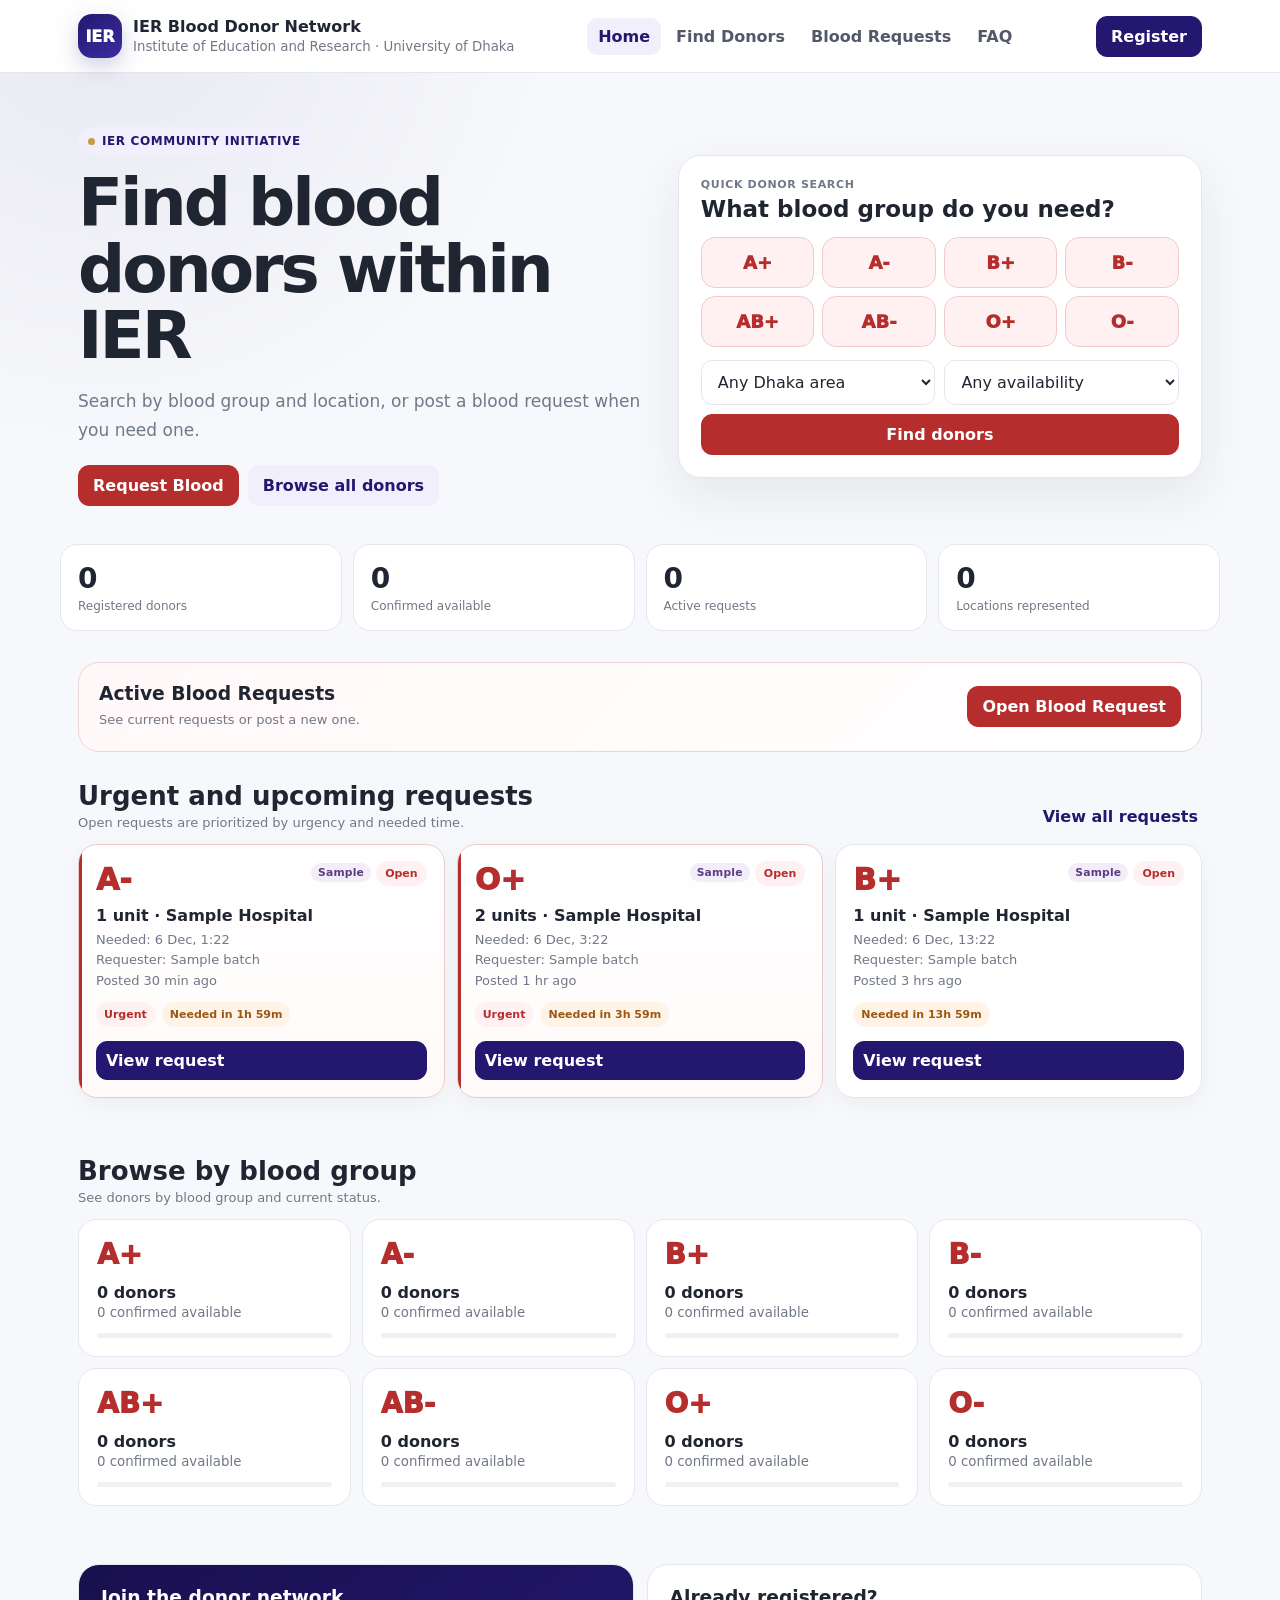
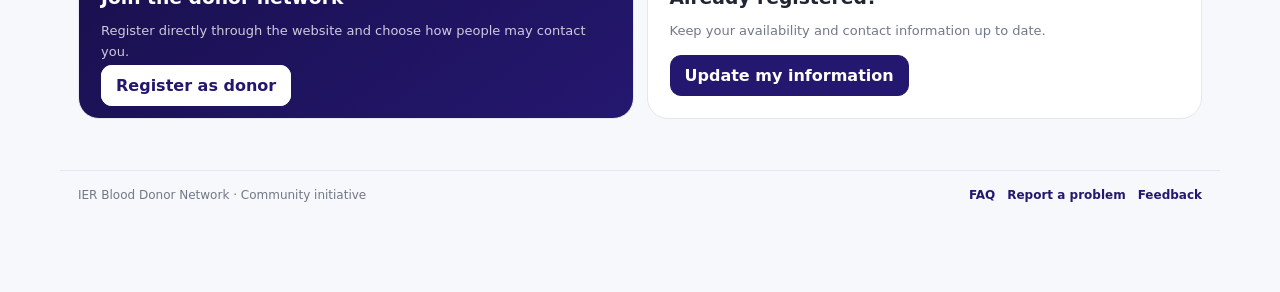
==== index.html @ 4be68ef9 "Unify account sign-in and registration" ====
<!doctype html><html lang="en"><head>
<meta charset="utf-8">
<meta name="viewport" content="width=device-width,initial-scale=1">
<link rel="stylesheet" href="css/style.css">
<title>IER Blood Donor Network</title></head><body>

<header class="site-header">
  <div class="wrap nav">
    <a class="brand" href="index.html"><div class="logo">IER</div><div class="brand-copy"><b>IER Blood Donor Network</b><small>Institute of Education and Research · University of Dhaka</small></div></a>
    <div class="nav-links">
      <a class="active" href="index.html">Home</a>
      <a class="" href="donors.html">Find Donors</a>
      <a class="" href="requests.html">Blood Requests</a>
      <a class="" href="faq.html">FAQ</a>
    </div>
    <div class="nav-actions">
      <button class="btn account-button" type="button" onclick="IER.openAccountPanel()">Account</button>
      <a class="btn primary register-nav" href="register.html">Register</a>
    </div>
  </div>
</header>

<main>
  <div class="hero"><div class="wrap hero-grid">
    <div class="reveal">
      <span class="eyebrow">IER community initiative</span>
      <h1>Find blood donors within IER</h1>
      <p>Search by blood group and location, or post a blood request when you need one.</p>
      <div class="hero-actions"><a class="btn red" href="requests.html#open">Request Blood</a><a class="btn soft" href="donors.html">Browse all donors</a></div>
    </div>
    <div class="hero-panel reveal">
      <div class="small-label">Quick donor search</div><h2>What blood group do you need?</h2>
      <div class="blood-selector" id="homeBlood"></div>
      <div class="fields">
        <select class="field" id="homeArea"></select>
        <select class="field" id="homeAvail"><option value="">Any availability</option><option>Available</option><option>Emergency only</option></select>
        <button class="btn red wide" id="homeSearch">Find donors</button>
      </div>
    </div>
  </div></div>

  <div class="wrap stats reveal">
    <div class="stat"><strong id="hTotal">0</strong><span>Registered donors</span></div>
    <div class="stat"><strong id="hAvailable">0</strong><span>Confirmed available</span></div>
    <div class="stat"><strong id="hRequests">0</strong><span>Active requests</span></div>
    <div class="stat"><strong id="hAreas">0</strong><span>Locations represented</span></div>
  </div>

  <section><div class="wrap reveal">
    <div class="request-callout"><div><h3>Active Blood Requests</h3><p>See current requests or post a new one.</p></div><a class="btn red" href="requests.html#open">Open Blood Request</a></div>
  </div></section>

  <section style="padding-top:0"><div class="wrap reveal">
    <div class="section-head"><div><h2>Urgent and upcoming requests</h2><p>Open requests are prioritized by urgency and needed time.</p></div><a class="link-btn" href="requests.html">View all requests</a></div>
    <div class="request-grid" id="homeRequests"></div>
  </div></section>

  <section><div class="wrap reveal">
    <div class="section-head"><div><h2>Browse by blood group</h2><p>See donors by blood group and current status.</p></div></div>
    <div class="groups" id="homeGroups"></div>
  </div></section>

  <section><div class="wrap cta-grid reveal">
    <div class="cta dark"><h3>Join the donor network</h3><p>Register directly through the website and choose how people may contact you.</p><a class="btn" href="register.html">Register as donor</a></div>
    <div class="cta"><h3>Already registered?</h3><p>Keep your availability and contact information up to date.</p><button class="btn primary" onclick="IER.openLogin()">Update my information</button></div>
  </div></section>
</main>

<footer>
  <div class="wrap footer-row">
    <span>IER Blood Donor Network · Community initiative</span>
    <div class="support-links">
      <a href="faq.html">FAQ</a>
      <a href="#" onclick="IER.reportProblem();return false;">Report a problem</a>
      <a href="#" onclick="IER.sendFeedback();return false;">Feedback</a>
    </div>
  </div>
</footer>
<div class="mobile-dock" aria-label="Mobile navigation"><nav class="dock-grid" aria-label="Main navigation">
  <a href="index.html" aria-current="page"><svg viewBox="0 0 24 24" aria-hidden="true"><path d="m3 10 9-7 9 7v10h-6v-6H9v6H3z"/></svg><span>Home</span></a>
  <a href="donors.html"><svg viewBox="0 0 24 24" aria-hidden="true"><path d="M12 3s-7 8-7 12a7 7 0 0 0 14 0c0-4-7-12-7-12Z"/></svg><span>Donors</span></a>
  <a class="dock-request" href="requests.html#open"><svg viewBox="0 0 24 24" aria-hidden="true"><path d="M12 5v14M5 12h14"/></svg><span>Request blood</span></a>
  <a href="requests.html"><svg viewBox="0 0 24 24" aria-hidden="true"><rect x="5" y="3" width="14" height="18" rx="2"/><path d="M8 9h8M8 13h8M8 17h5"/></svg><span>Requests</span></a>
  <button type="button" class="dock-account" onclick="IER.openAccountPanel()"><svg viewBox="0 0 24 24" aria-hidden="true"><circle cx="12" cy="8" r="4"/><path d="M4 21c0-5 3.5-8 8-8s8 3 8 8"/></svg><span>Account</span></button>
</nav></div>
<div class="toast" id="globalToast"></div>

<script src="js/config.js"></script><script src="js/common.js"></script><script src="js/home.js"></script>
</body></html>
---- css/style.css ----
:root{
  --du:#24176f;--du2:#3b2da1;--du-soft:#f1effb;--ink:#202532;--muted:#717887;
  --line:#e5e7ee;--bg:#f7f8fb;--card:#fff;--red:#b62d2d;--red-dark:#8f2222;
  --red-soft:#fff1f1;--green:#17794a;--green-soft:#eaf7ef;--amber:#956200;
  --amber-soft:#fff6d8;--gray:#737985;--gray-soft:#f1f2f5;
  --shadow:0 18px 48px rgba(28,34,48,.08);--shadow-sm:0 8px 24px rgba(28,34,48,.06);
}
*{box-sizing:border-box}
html{scroll-behavior:smooth}
body{
  margin:0;font-family:Inter,ui-sans-serif,system-ui,-apple-system,"Segoe UI",sans-serif;
  color:var(--ink);background:
  radial-gradient(circle at 8% 0,rgba(36,23,111,.07),transparent 28rem),var(--bg);
}
button,input,select,textarea{font:inherit}
button{cursor:pointer}
a{text-decoration:none;color:inherit}
.wrap{max-width:1160px;margin:auto;padding:0 18px}
.hidden{display:none!important}

.site-header{
  position:sticky;top:0;z-index:50;background:rgba(255,255,255,.94);
  backdrop-filter:blur(13px);border-bottom:1px solid var(--line)
}
.nav{min-height:72px;display:flex;align-items:center;justify-content:space-between;gap:18px}
.brand{display:flex;align-items:center;gap:11px;min-width:0}
.logo{
  width:44px;height:44px;border-radius:14px;background:linear-gradient(145deg,var(--du),var(--du2));
  color:#fff;display:grid;place-items:center;font-weight:950;box-shadow:0 8px 20px rgba(36,23,111,.2)
}
.brand-copy b{display:block}.brand-copy small{color:var(--muted)}
.nav-links{display:flex;align-items:center;gap:4px}
.nav-links a,.nav-links button{
  border:0;background:transparent;padding:9px 11px;border-radius:10px;color:#515868;font-weight:800
}
.nav-links a:hover,.nav-links a.active,.nav-links button:hover{background:var(--du-soft);color:var(--du)}
.nav-actions{display:flex;align-items:center;gap:8px}
.btn{
  border:1px solid var(--line);background:#fff;border-radius:11px;padding:10px 14px;
  font-weight:850;transition:transform .16s ease,box-shadow .16s ease,background .16s ease
}
.btn:hover{transform:translateY(-1px);box-shadow:var(--shadow-sm)}
.btn:active{transform:scale(.98)}
.btn.primary{background:var(--du);border-color:var(--du);color:#fff}
.btn.red{background:var(--red);border-color:var(--red);color:#fff}
.btn.soft{background:var(--du-soft);border-color:transparent;color:var(--du)}
.btn.ghost{background:transparent}
.btn.full{width:100%}
.link-btn{border:0;background:transparent;color:var(--du);font-weight:900;padding:4px}

.hero{padding:54px 0 26px}
.hero-grid{display:grid;grid-template-columns:1.04fr .96fr;gap:32px;align-items:center}
.eyebrow{
  display:inline-flex;align-items:center;gap:7px;background:var(--du-soft);color:var(--du);
  padding:7px 10px;border-radius:999px;font-size:12px;font-weight:900;text-transform:uppercase;letter-spacing:.05em
}
.eyebrow:before{content:"";width:7px;height:7px;border-radius:50%;background:#c79a43}
.hero h1{font-size:clamp(40px,5.4vw,66px);line-height:1.01;letter-spacing:-.045em;margin:15px 0}
.hero p,.page-intro p{font-size:17px;color:var(--muted);line-height:1.7;max-width:680px}
.hero-actions{display:flex;gap:9px;flex-wrap:wrap;margin-top:20px}
.hero-panel,.panel,.directory,.request-board{
  background:#fff;border:1px solid var(--line);border-radius:23px;box-shadow:var(--shadow)
}
.hero-panel{padding:22px}
.hero-panel h2{margin:5px 0 15px;font-size:23px}
.small-label{font-size:11px;color:var(--muted);font-weight:900;text-transform:uppercase;letter-spacing:.06em}

.blood-selector{display:grid;grid-template-columns:repeat(4,1fr);gap:8px}
.blood-btn{
  border:1px solid #efcccc;background:var(--red-soft);color:var(--red);border-radius:14px;
  padding:14px 6px;font-size:18px;font-weight:950;transition:.16s
}
.blood-btn:hover,.blood-btn.active{background:var(--red);border-color:var(--red);color:#fff;transform:translateY(-1px)}
.blood-btn.pop{animation:pop .2s ease}

.fields{display:grid;grid-template-columns:1fr 1fr;gap:9px;margin-top:13px}
.filters{display:grid;grid-template-columns:1.25fr .75fr .9fr .9fr;gap:9px}
.filters.secondary{grid-template-columns:1fr 1fr 1fr 1fr;margin-top:9px}
.field{
  width:100%;border:1px solid var(--line);border-radius:11px;background:#fff;padding:11px 12px;
  color:var(--ink);outline:none
}
.field:focus{border-color:#8d85c6;box-shadow:0 0 0 3px rgba(36,23,111,.08)}
textarea.field{min-height:92px;resize:vertical}
.fields .wide{grid-column:1/-1}

.stats{display:grid;grid-template-columns:repeat(4,1fr);gap:11px;padding:12px 0 2px}
.stat{background:#fff;border:1px solid var(--line);border-radius:17px;padding:17px}
.stat strong{font-size:28px}.stat span{display:block;color:var(--muted);font-size:12px;margin-top:4px}

section{padding:29px 0}
.section-head{display:flex;justify-content:space-between;align-items:end;gap:16px;margin-bottom:14px}
.section-head h2{margin:0;font-size:26px}.section-head p{margin:4px 0 0;color:var(--muted);font-size:13px}

.request-callout{
  background:linear-gradient(135deg,#fff8f8,#fff);border:1px solid #efd4d4;border-radius:21px;
  padding:20px;display:flex;align-items:center;justify-content:space-between;gap:18px
}
.request-callout h3{margin:0 0 6px}.request-callout p{margin:0;color:var(--muted);font-size:13px;line-height:1.6}

.request-grid{display:grid;grid-template-columns:repeat(3,1fr);gap:12px}
.request-card{
  background:#fff;border:1px solid var(--line);border-radius:19px;padding:17px;
  box-shadow:0 8px 22px rgba(28,34,48,.04);position:relative;overflow:hidden
}
.request-card.urgent{border-color:#efc9c9;background:linear-gradient(180deg,#fff,#fffafa)}
.request-card.urgent:before{
  content:"";position:absolute;left:0;top:0;bottom:0;width:3px;background:var(--red);
  animation:urgentPulse 2.2s ease-in-out infinite
}
.request-top{display:flex;justify-content:space-between;gap:12px;align-items:flex-start}
.request-blood{font-size:30px;font-weight:950;color:var(--red)}
.status-pill{font-size:11px;font-weight:900;padding:6px 9px;border-radius:999px}
.status-pill.open{background:var(--red-soft);color:var(--red)}
.status-pill.reported{background:#fff4d8;color:#8a5b00}
.status-pill.expired{background:var(--gray-soft);color:var(--gray)}
.request-title{font-weight:900;font-size:16px;margin-top:9px}
.request-meta{color:var(--muted);font-size:13px;line-height:1.6;margin-top:5px}
.tags{display:flex;gap:7px;flex-wrap:wrap;margin-top:10px}
.tag{font-size:11px;font-weight:850;padding:6px 8px;border-radius:999px;background:#f4f5f8;color:#555d68}
.tag.urgent{background:var(--red-soft);color:var(--red)}
.tag.countdown{background:#fff3e8;color:#9b5714}
.card-actions{display:flex;gap:8px;margin-top:14px}.card-actions .btn{flex:1;padding:9px}

.groups{display:grid;grid-template-columns:repeat(4,1fr);gap:11px}
.group-card{
  background:#fff;border:1px solid var(--line);border-radius:18px;padding:18px;cursor:pointer;
  transition:transform .18s,box-shadow .18s
}
.group-card:hover{transform:translateY(-2px);box-shadow:var(--shadow)}
.group-card .group-name{font-size:28px;font-weight:950;color:var(--red)}
.group-card b{display:block;margin-top:12px}.group-card small{color:var(--muted)}
.mini-bar{height:5px;background:#f0f1f5;border-radius:999px;overflow:hidden;margin-top:12px}
.mini-bar span{display:block;height:100%;background:var(--green);border-radius:999px}

.page-intro{padding:43px 0 16px}
.page-intro h1{font-size:clamp(34px,4.6vw,52px);letter-spacing:-.035em;margin:9px 0}
.page-actions{display:flex;gap:8px;flex-wrap:wrap;margin-top:14px}

.directory,.request-board{padding:19px}
.directory-meta{
  display:flex;justify-content:space-between;align-items:center;gap:12px;padding:14px 2px
}
.directory-meta span{color:var(--muted);font-size:12px}

.donor-grid{display:grid;grid-template-columns:repeat(2,1fr);gap:11px}
.donor-card{
  border:1px solid var(--line);border-radius:18px;padding:16px;display:grid;
  grid-template-columns:auto 1fr;gap:12px;background:#fff
}
.blood-badge{
  width:58px;height:58px;border-radius:16px;background:var(--red-soft);color:var(--red);
  display:grid;place-items:center;font-weight:950;font-size:18px
}
.donor-top{display:flex;justify-content:space-between;gap:10px}
.donor-name{font-weight:900}.sub{color:var(--muted);font-size:13px;line-height:1.55;margin-top:3px}
.chips{display:flex;gap:7px;flex-wrap:wrap;margin-top:9px}
.chip{padding:6px 9px;border-radius:999px;font-size:11px;font-weight:850}
.chip.available{background:var(--green-soft);color:var(--green)}
.chip.emergency{background:var(--amber-soft);color:var(--amber)}
.chip.unavailable{background:var(--gray-soft);color:var(--gray)}
.chip.confirmed{background:var(--du-soft);color:var(--du)}
.chip.stale{background:#fff3e8;color:#9b5714}
.stale-card{background:#fafafa}
.stale-card .blood-badge{filter:grayscale(.25);opacity:.88}
.notice{
  border:1px solid #efd9b7;background:#fff9ec;color:#805617;border-radius:13px;padding:12px;
  font-size:12px;line-height:1.55;margin-bottom:13px
}
.empty{
  grid-column:1/-1;text-align:center;border:1px dashed var(--line);border-radius:16px;padding:32px
}
.empty p{color:var(--muted);font-size:13px;line-height:1.6}
.share-summary{
  display:flex;gap:8px;align-items:center;flex-wrap:wrap;background:#fafafd;border:1px solid var(--line);
  border-radius:13px;padding:11px 12px;margin:0 0 13px
}
.share-summary b{font-size:13px}.share-summary span{color:var(--muted);font-size:12px}

.cta-grid{display:grid;grid-template-columns:1fr 1fr;gap:13px}
.cta{background:#fff;border:1px solid var(--line);border-radius:21px;padding:22px}
.cta.dark{background:linear-gradient(145deg,#19104e,var(--du));color:#fff}
.cta h3{margin:0 0 7px}.cta p{color:var(--muted);font-size:13px;line-height:1.6}.cta.dark p{color:rgba(255,255,255,.78)}
.cta.dark .btn{background:#fff;color:var(--du);border-color:#fff}

footer{padding:22px 0 90px;color:var(--muted);font-size:12px}
.footer-row{border-top:1px solid var(--line);padding-top:17px;display:flex;justify-content:space-between;gap:15px;flex-wrap:wrap}

.modal{
  display:none;position:fixed;inset:0;z-index:90;background:rgba(18,20,29,.58);
  align-items:center;justify-content:center;padding:17px
}
.modal.show{display:flex;animation:fadeIn .16s ease}
.modal-card{
  width:min(600px,100%);max-height:90vh;overflow:auto;background:#fff;border-radius:23px;
  padding:22px;box-shadow:0 30px 90px rgba(0,0,0,.25);animation:modalIn .2s ease
}
.modal-head{display:flex;justify-content:space-between;gap:12px}
.close{width:38px;height:38px;border:1px solid var(--line);background:#fff;border-radius:11px;font-size:20px}
.profile{display:flex;gap:12px;align-items:center}.profile h2{margin:0}
.detail-grid{display:grid;grid-template-columns:1fr 1fr;gap:9px;margin-top:18px}
.detail{border:1px solid var(--line);border-radius:12px;padding:11px}
.detail small{display:block;color:var(--muted);text-transform:uppercase;font-size:10px;letter-spacing:.04em}
.detail b{display:block;margin-top:4px}
.contact{margin-top:14px;background:#fafafd;border:1px solid var(--line);border-radius:14px;padding:14px}
.contact-actions{display:grid;grid-template-columns:1fr 1fr;gap:8px}
.note{font-size:12px;color:var(--muted);line-height:1.5;margin-top:9px}

.form-group{margin-top:12px}.form-group label{display:block;color:var(--muted);font-size:12px;font-weight:800;margin-bottom:5px}
.form-grid{display:grid;grid-template-columns:1fr 1fr;gap:9px}
.readonly{background:#f3f4f7}
.divider{margin-top:16px;padding-top:15px;border-top:1px solid var(--line)}
.divider h3{margin:0 0 10px;font-size:16px}
.verify-options{display:grid;grid-template-columns:1fr 1fr;gap:8px;margin-top:15px}
.verify-option input{display:none}
.verify-option label{display:block;border:1px solid var(--line);border-radius:11px;padding:11px;text-align:center;font-size:12px;font-weight:850;cursor:pointer}
.verify-option input:checked+label{background:var(--du-soft);border-color:var(--du);color:var(--du)}
.status-choices{display:grid;grid-template-columns:repeat(3,1fr);gap:8px}
.status-choices input{display:none}
.status-choices label{display:block;border:1px solid var(--line);border-radius:11px;padding:10px;text-align:center;font-size:12px;font-weight:800;cursor:pointer}
.status-choices input:checked+label{background:var(--du-soft);border-color:var(--du);color:var(--du)}
.err,.ok{display:none;margin-top:10px;padding:9px;border-radius:9px;font-size:12px}
.err{background:#fff0f0;color:#9d2020}.ok{background:var(--green-soft);color:var(--green)}

.mobile-dock{
  display:none;position:fixed;bottom:0;left:0;right:0;z-index:60;background:rgba(255,255,255,.97);
  backdrop-filter:blur(10px);border-top:1px solid var(--line);padding:7px 10px
}
.dock-grid{display:grid;grid-template-columns:repeat(4,1fr)}
.mobile-dock a,.mobile-dock button{border:0;background:transparent;text-align:center;padding:8px;color:var(--du);font-weight:850;font-size:11px}
.toast{
  position:fixed;left:50%;bottom:22px;transform:translateX(-50%) translateY(16px);background:#202532;color:#fff;
  padding:10px 14px;border-radius:10px;font-size:12px;opacity:0;transition:.2s;z-index:120
}
.toast.show{opacity:1;transform:translateX(-50%) translateY(0)}
.reveal{opacity:0;transform:translateY(12px);transition:opacity .42s ease,transform .42s ease}
.reveal.visible{opacity:1;transform:none}
.stagger-in{animation:cardIn .3s ease both}

@keyframes pop{50%{transform:scale(1.06)}}
@keyframes urgentPulse{0%,100%{opacity:.45}50%{opacity:1}}
@keyframes fadeIn{from{opacity:0}to{opacity:1}}
@keyframes modalIn{from{opacity:0;transform:translateY(8px) scale(.985)}to{opacity:1;transform:none}}
@keyframes cardIn{from{opacity:0;transform:translateY(8px)}to{opacity:1;transform:none}}

@media(max-width:960px){
  .nav-links{display:none}.hero-grid{grid-template-columns:1fr}.request-grid{grid-template-columns:repeat(2,1fr)}
  .stats,.groups{grid-template-columns:repeat(2,1fr)}.filters{grid-template-columns:1fr 1fr}.donor-grid{grid-template-columns:1fr}
}
@media(max-width:650px){
  .wrap{padding:0 13px}.brand-copy small{display:none}.nav-actions .update-nav{display:none}
  .hero{padding-top:34px}.hero h1{font-size:41px}.page-intro{padding-top:30px}
  .stats,.groups,.request-grid,.fields,.filters,.filters.secondary,.form-grid,.detail-grid,.contact-actions,.cta-grid{grid-template-columns:1fr}
  .blood-selector{grid-template-columns:repeat(4,1fr)}
  .section-head,.directory-meta,.request-callout{align-items:flex-start;flex-direction:column}
  .status-choices,.verify-options{grid-template-columns:1fr}
  .modal{align-items:flex-end;padding:0}.modal-card{border-radius:23px 23px 0 0;padding-bottom:25px}
  .mobile-dock{display:block}.toast{bottom:78px}
}
@media(prefers-reduced-motion:reduce){
  *,*::before,*::after{animation-duration:.001ms!important;animation-iteration-count:1!important;transition-duration:.001ms!important;scroll-behavior:auto!important}
  .reveal{opacity:1;transform:none}
}


/* v11 additions */
.availability-history{
  margin-top:14px;border:1px solid var(--line);border-radius:14px;padding:14px;background:#fafafd
}
.availability-history h3{margin:0 0 10px;font-size:15px}
.history-item{display:grid;grid-template-columns:auto 1fr;gap:10px;align-items:start}
.history-dot{width:9px;height:9px;border-radius:50%;background:var(--du);margin-top:6px}
.history-item + .history-item{margin-top:10px;padding-top:10px;border-top:1px solid var(--line)}
.history-main{font-size:13px;line-height:1.5}
.history-main b{display:block}
.history-meta{color:var(--muted);font-size:11px;margin-top:2px}
.community-box{
  margin-top:14px;border:1px solid #d9d5ee;background:#f8f7fd;border-radius:14px;padding:14px
}
.community-box h3{margin:0 0 5px;font-size:15px}
.community-box p{margin:0;color:var(--muted);font-size:12px;line-height:1.5}
.community-box .btn{margin-top:10px}
.share-panel{
  margin-top:15px;border:1px solid var(--line);border-radius:14px;padding:14px;background:#fafafd
}
.share-panel h3{margin:0 0 7px;font-size:15px}
.share-post{
  white-space:pre-wrap;background:#fff;border:1px solid var(--line);border-radius:12px;
  padding:12px;font-size:13px;line-height:1.6;max-height:260px;overflow:auto
}
.share-actions{display:grid;grid-template-columns:repeat(2,1fr);gap:8px;margin-top:10px}
.share-preview{
  margin-top:12px;border:1px solid var(--line);border-radius:14px;padding:10px;background:#fff
}
.share-preview canvas{display:block;width:100%;height:auto;border-radius:10px;background:#fff}
.check-row{display:flex;align-items:center;gap:8px;font-size:12px;color:var(--muted);margin-top:10px}
.check-row input{width:16px;height:16px}
.mini-info{
  display:inline-flex;align-items:center;justify-content:center;width:17px;height:17px;
  border-radius:50%;border:1px solid var(--line);font-size:11px;color:var(--muted);
  cursor:help;margin-left:4px;vertical-align:middle;background:#fff
}
.community-active{border-left:3px solid var(--amber);padding-left:10px}
@media(max-width:650px){.share-actions{grid-template-columns:1fr}}


/* v12 FAQ and support */
.faq-search{max-width:680px;margin-top:16px}
.faq-categories{display:flex;gap:8px;flex-wrap:wrap;margin:16px 0 18px}
.faq-cat{border:1px solid var(--line);background:#fff;color:var(--ink);border-radius:999px;padding:8px 12px;font-weight:800;font-size:12px}
.faq-cat.active,.faq-cat:hover{background:var(--du-soft);color:var(--du);border-color:#d9d5ee}
.faq-list{display:grid;gap:9px}
.faq-item{background:#fff;border:1px solid var(--line);border-radius:14px;overflow:hidden}
.faq-question{width:100%;border:0;background:#fff;padding:15px 16px;display:flex;align-items:center;justify-content:space-between;gap:14px;text-align:left;font-weight:850;color:var(--ink)}
.faq-question:hover{background:#fafafd}
.faq-answer{display:none;padding:0 16px 15px;color:var(--muted);font-size:13px;line-height:1.65}
.faq-item.open .faq-answer{display:block}
.faq-item.open .faq-question{color:var(--du)}
.faq-chevron{font-size:18px;transition:transform .16s ease}
.faq-item.open .faq-chevron{transform:rotate(180deg)}
.support-links{display:flex;gap:12px;flex-wrap:wrap}
.support-links a{color:var(--du);font-weight:800}
.support-note{color:var(--muted);font-size:12px;line-height:1.5}

/* v13 registration */
.register-layout{display:grid;grid-template-columns:minmax(0,1fr) 310px;gap:18px;align-items:start}
.registration-form{display:grid;gap:14px}
.form-section{background:#fff;border:1px solid var(--line);border-radius:20px;padding:20px;box-shadow:var(--shadow-sm)}
.form-section-head{display:flex;align-items:flex-start;gap:12px;margin-bottom:14px}
.form-section-head>span{width:30px;height:30px;flex:0 0 30px;border-radius:10px;background:var(--du-soft);color:var(--du);display:grid;place-items:center;font-weight:950}
.form-section-head h2{font-size:18px;margin:2px 0 3px}
.form-section-head p{font-size:12px;color:var(--muted);line-height:1.5;margin:0}
.field-help{display:block;color:var(--muted);font-size:11px;line-height:1.45;margin-top:5px}
.register-aside{display:grid;gap:12px;position:sticky;top:90px}
.privacy-card{background:#fff;border:1px solid var(--line);border-radius:18px;padding:18px}
.privacy-card h3{font-size:15px;margin:0 0 9px}.privacy-card p{font-size:12px;color:var(--muted);line-height:1.55}
.privacy-card ul{margin:0;padding-left:18px;color:var(--muted);font-size:12px;line-height:1.8}
.privacy-card.subtle{background:#fafafd}
.consent-section{padding:16px 20px}
.consent-row{display:flex;gap:11px;align-items:flex-start;font-size:12px;line-height:1.6;color:#4f5664;cursor:pointer}
.consent-row input{margin-top:3px;width:17px;height:17px;flex:0 0 auto}
.registration-error{display:none}
.register-submit{padding:13px 16px;font-size:15px}
.success-mark{width:60px;height:60px;border-radius:50%;background:var(--green-soft);color:var(--green);display:grid;place-items:center;font-size:28px;font-weight:950;margin:4px auto}
.success-copy{text-align:center;color:var(--muted);font-size:13px;line-height:1.6;margin:0 auto 18px;max-width:360px}
.success-actions{display:grid;grid-template-columns:1fr 1fr;gap:8px}
@media(max-width:900px){.register-layout{grid-template-columns:1fr}.register-aside{position:static;grid-template-columns:repeat(2,1fr)}.privacy-card.subtle{grid-column:1/-1}}
@media(max-width:650px){.register-aside,.success-actions{grid-template-columns:1fr}.form-section{padding:16px}.consent-section{padding:14px 16px}}

.submit-status{margin-top:10px;min-height:20px;color:#5d6473;font-size:.92rem}.register-submit:disabled{opacity:.65;cursor:not-allowed}

.sample-badge{display:inline-flex;align-items:center;padding:3px 7px;border-radius:999px;background:#f2edf9;color:#5b3d83;font-size:.67rem;font-weight:800;letter-spacing:.02em;vertical-align:middle}
.sample-card{border-style:dashed;opacity:.92}
.muted{opacity:.58}
button:disabled{cursor:not-allowed;opacity:.58}

.loading-list{display:grid;gap:14px;width:100%}.loading-card{height:132px;border-radius:18px;border:1px solid #e5e8f1;background:linear-gradient(90deg,#f4f5f9 25%,#fbfbfd 50%,#f4f5f9 75%);background-size:200% 100%;animation:ierLoading 1.25s ease-in-out infinite}@keyframes ierLoading{0%{background-position:200% 0}100%{background-position:-200% 0}}@media (prefers-reduced-motion:reduce){.loading-card{animation:none}}

/* request status and reporting */
.request-security-box{margin:14px 0;padding:18px;border:1px solid var(--border);border-radius:16px;background:var(--soft)}
.request-security-box small{display:block;margin-top:10px;color:var(--muted);font-weight:700;text-transform:uppercase;letter-spacing:.04em}
.request-security-box small:first-child{margin-top:0}
.request-security-box b{display:block;margin-top:4px;font-size:18px}
.request-security-box p{margin:12px 0 0;color:var(--muted);line-height:1.5}
.turnstile-slot{margin-top:14px;min-height:1px}

/* v26: explicit request time selector */
.request-time-row{display:flex;align-items:center;gap:8px}.request-time-row select{min-width:0;flex:1}.request-time-row span{font-weight:700}

/* v27 member authentication: visible above the donor detail layer, with a clear mode selector */
#memberAuthModal{z-index:110}
#memberAuthModal .modal-card{max-height:min(92dvh,760px);overflow-y:auto;overscroll-behavior:contain}
.member-auth-tabs{display:grid;grid-template-columns:1fr 1fr;gap:8px;margin:16px 0}
.member-auth-tabs button{min-height:44px;border:1px solid #c9cad6;border-radius:10px;background:#fff;color:#25234b;font-weight:700;cursor:pointer}
.member-auth-tabs button[aria-pressed="true"]{background:#24176f;color:#fff;border-color:#24176f}
@media(max-width:600px){#memberAuthModal .modal-card{max-height:96dvh;padding-bottom:calc(20px + env(safe-area-inset-bottom))}}

/* v27 mobile-first usability polish: predictable overlays and comfortable tap targets */
html,body{max-width:100%;overflow-x:clip}
button,input,select,textarea{touch-action:manipulation}
button:focus-visible,a:focus-visible,input:focus-visible,select:focus-visible,textarea:focus-visible{outline:3px solid #7564d2;outline-offset:2px}
@media(max-width:650px){
  .modal-card{width:100%;max-height:calc(100dvh - 12px);overflow-y:auto;overscroll-behavior:contain;border-radius:20px 20px 0 0;padding:18px 16px calc(20px + env(safe-area-inset-bottom))}
  .modal-head{position:sticky;top:-18px;background:#fff;z-index:2;padding:8px 0}
  .close{min-width:44px;min-height:44px;flex-shrink:0}
  .field,input.field,select.field,textarea.field{font-size:16px;min-height:44px}
  .btn,.member-auth-tabs button{min-height:44px}
  .detail-grid{grid-template-columns:1fr 1fr;gap:8px}
  .detail{min-width:0;overflow-wrap:anywhere}
  .request-time-row{flex-wrap:wrap}
  .request-time-row select{min-width:55px}
  .contact-actions{grid-template-columns:1fr}
  .mobile-dock{padding-bottom:env(safe-area-inset-bottom)}
  #memberAuthModal .modal-card{max-height:calc(100dvh - 12px)}
}
@media(max-width:375px){.detail-grid{grid-template-columns:1fr}.brand-copy{max-width:190px}}
@media(prefers-reduced-motion:reduce){.modal.show,.modal-card{animation:none!important}}

/* Unified, mobile-first registration */
.unified-layout{grid-template-columns:minmax(0,670px);justify-content:center}
.unified-layout .registration-form{width:100%;min-width:0}
.unified-layout .field{min-height:44px}
@media(max-width:600px){.unified-layout{display:block}.unified-layout .registration-form{width:100%}.unified-layout .form-grid{grid-template-columns:1fr}.unified-layout .register-submit{min-height:48px}}

/* v27 directory: bounded mobile-friendly result batches */
.donor-load-more {display:block; margin:16px auto 8px; min-height:44px; grid-column:1 / -1;}
@media(max-width:640px){.donor-load-more{width:100%;} .donor-detail-btn{min-height:44px;}}

/* Release review: hide empty authentication errors, retain keyboard access to choice controls. */
.err:empty{display:none!important}
.verify-option,.status-choices>div{position:relative}
.verify-option input,.status-choices input{display:block;position:absolute;opacity:0;width:1px;height:1px}
.verify-option input:focus-visible+label,.status-choices input:focus-visible+label{outline:3px solid #7564d2;outline-offset:2px}

/* v27 mobile usability update, frontend only */
.account-button{display:none}
.is-member-signed-in .account-button{display:inline-flex;align-items:center;justify-content:center}
.is-member-signed-in .register-nav{display:none}
.account-panel-card{max-width:460px}
.account-panel-identity{color:var(--muted);margin:0 0 16px}
.account-panel-actions{display:grid;gap:10px}
.account-panel-actions .btn{text-align:left;min-height:48px;display:flex;align-items:center}
.account-panel-actions [hidden]{display:none!important}
.mobile-dock .dock-request{color:var(--red-dark);font-weight:950}
.mobile-dock button{min-height:44px}
@media(max-width:650px){
  .nav{min-height:66px;gap:8px}
  .logo{width:40px;height:40px;flex:none}
  .brand-copy b{font-size:14px;line-height:1.2;max-width:182px}
  .nav-actions{gap:6px;flex:none}
  .nav-actions .btn{padding:10px 11px;font-size:13px;white-space:nowrap}
  .hero{padding-top:22px}
  .hero h1{font-size:clamp(31px,8vw,38px);margin:12px 0}
  .hero p{font-size:15px;line-height:1.5}
  .hero-grid{gap:20px}
  .hero-panel{order:-1;padding:17px}
  .hero-panel h2{font-size:20px}
  .eyebrow{font-size:10px}
  .mobile-dock a,.mobile-dock button{min-height:46px;font-size:12px;padding:9px 5px}
}

/* Mobile-first navigation v27. Visible, usable actions for guests and signed-in members. */
.account-panel-actions[hidden]{display:none!important}
.account-panel-actions>a,.account-panel-actions>button{width:100%;justify-content:flex-start}
#accountPanelTitle{margin:0}
.mobile-dock .dock-grid{display:grid;grid-template-columns:repeat(5,minmax(0,1fr));gap:2px;align-items:stretch}
.mobile-dock .dock-grid>a,.mobile-dock .dock-grid>button{
  display:flex;flex-direction:column;justify-content:center;align-items:center;gap:4px;
  min-height:56px;min-width:0;padding:6px 1px;border-radius:11px;
  color:var(--du);font-weight:750;font-size:10px;line-height:1.15;
  text-decoration:none;cursor:pointer;
}
.mobile-dock .dock-grid svg{display:block;width:22px;height:22px;fill:none;stroke:currentColor;stroke-width:1.9;stroke-linecap:round;stroke-linejoin:round;flex:none}
.mobile-dock .dock-grid [aria-current="page"]{background:var(--du-soft);color:var(--du)}
.mobile-dock .dock-grid .dock-request{background:#b52c32;color:#fff}
.mobile-dock .dock-grid .dock-request svg{stroke-width:2.5}
.mobile-dock{padding:6px 8px max(6px,env(safe-area-inset-bottom));box-shadow:0 -6px 24px rgba(0,0,0,.06)}
@media(max-width:650px){
  /* Keep the brand and one entry point; never let secondary tools crowd the header. */
  .nav-links{display:none}
  .nav .brand{min-width:0;flex:1}
  .nav .brand-copy{min-width:0}
  .nav .brand-copy b{font-size:clamp(12px,3.9vw,15px)}
  .nav-actions{flex:none}
  .nav-actions .btn{font-size:12px;padding:9px 11px;white-space:nowrap}
  .account-button{display:none!important}
  .nav-actions .register-nav{display:inline-flex}
  .is-member-signed-in .nav-actions .register-nav{display:none}
  body{padding-bottom:calc(74px + env(safe-area-inset-bottom))}
  .mobile-dock .dock-grid>a,.mobile-dock .dock-grid>button{font-size:clamp(9px,2.45vw,11px)}
  .mobile-dock .dock-grid .dock-request{font-size:clamp(9px,2.35vw,11px)}
  .account-panel-card{max-height:calc(100dvh - 12px)}
}
@media(max-width:350px){.mobile-dock .dock-grid svg{height:20px;width:20px}}

/* Integrated, single-path registration and lightweight email-only sign-in */
.member-code-status{font-size:14px;color:var(--muted);margin:12px 0 8px}
.member-registration-prompt{margin-top:12px}
.member-registration-prompt.hidden{display:none!important}
.member-register-link{font-size:14px;color:var(--muted);margin:16px 0 0;text-align:center}
.member-register-link a{font-weight:750;color:var(--du)}
#memberAuthModal .modal-card{max-width:460px}
/* Toast messages are informational only and must never block form controls. */
.toast{pointer-events:none}
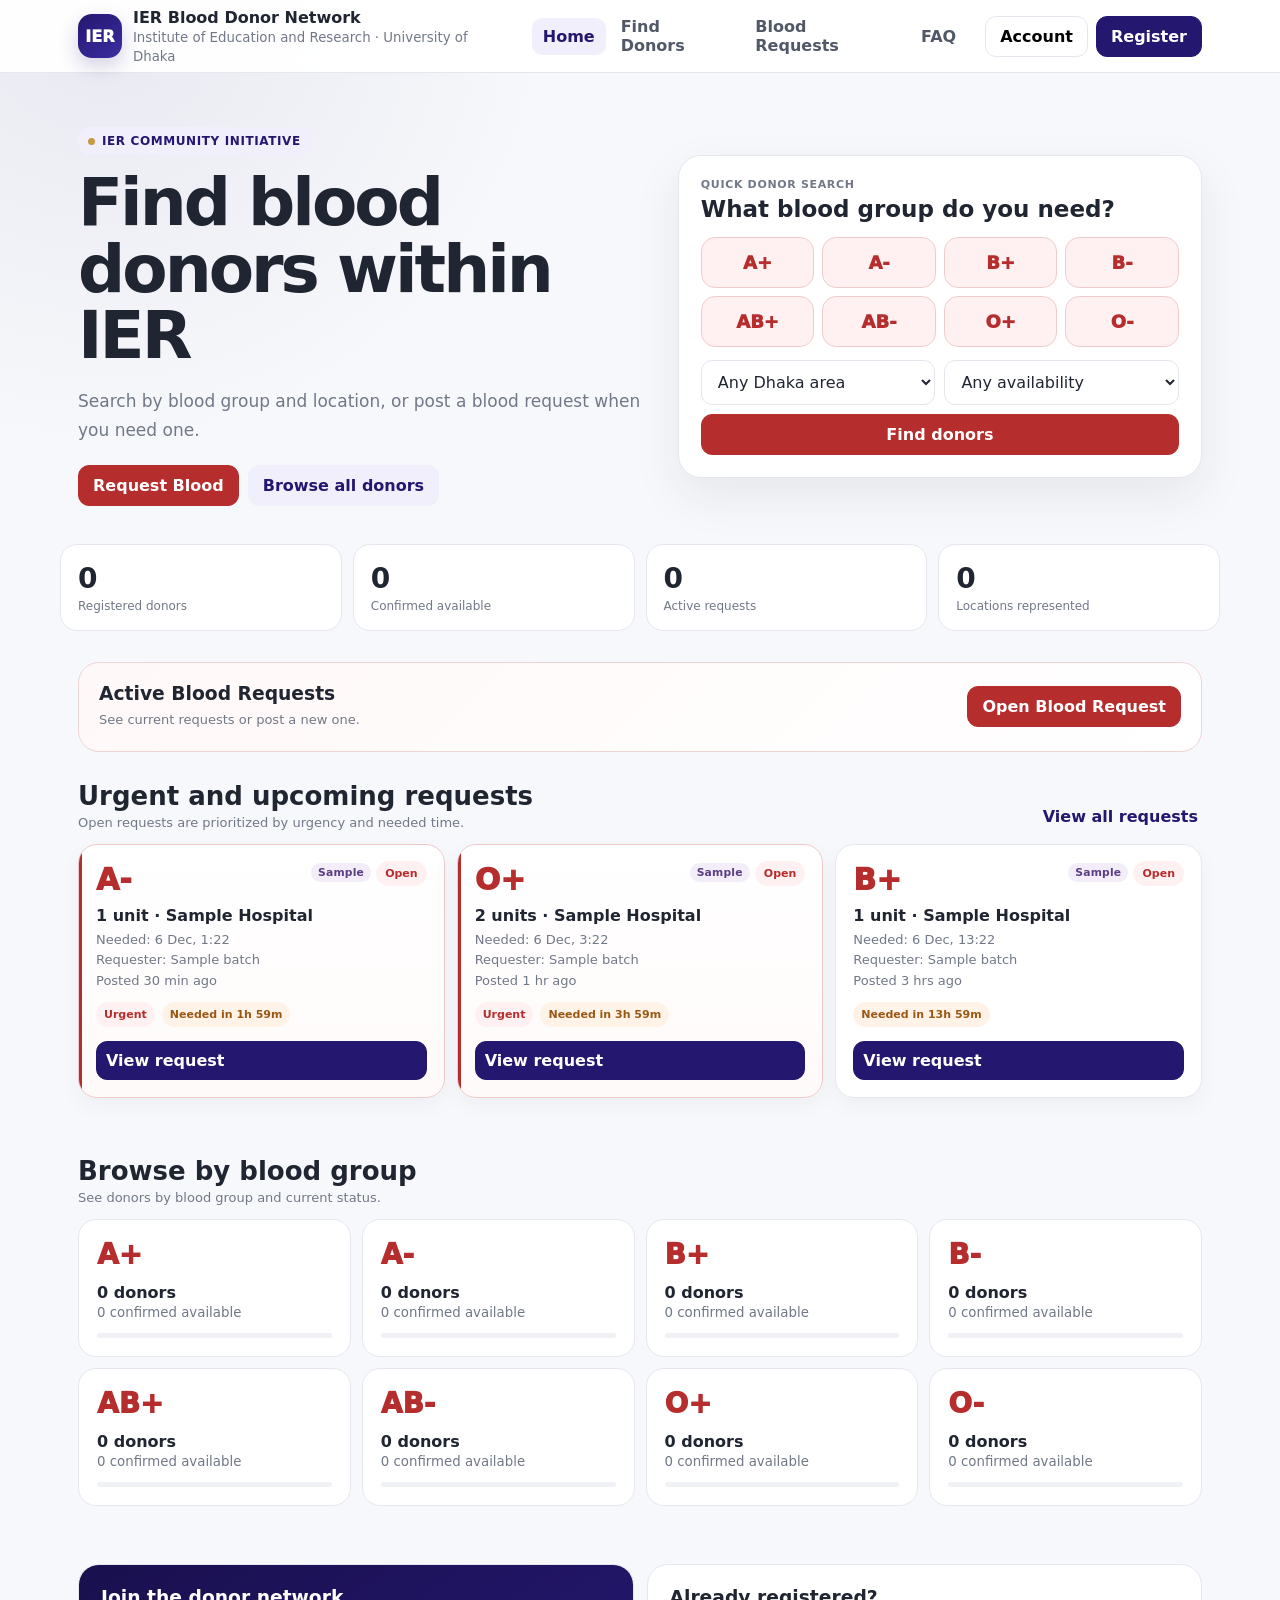
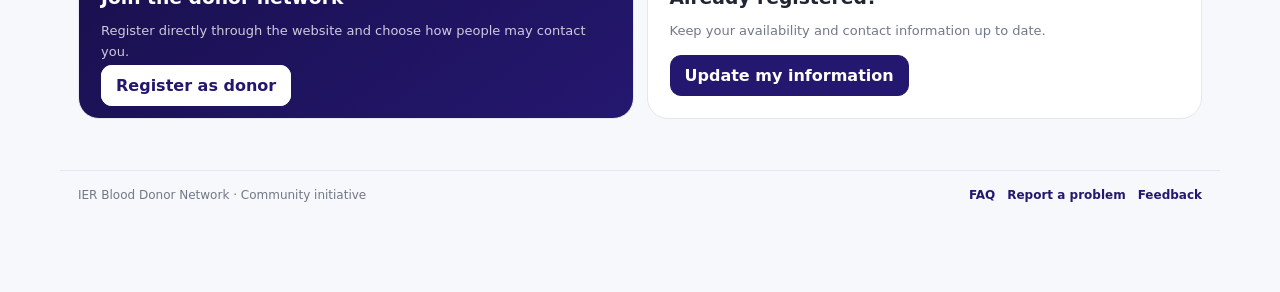
==== commit 8eaaba5b: "Fix desktop account and tablet navigation" ====
--- a/index.html
+++ b/index.html
@@ -1,7 +1,7 @@
 <!doctype html><html lang="en"><head>
 <meta charset="utf-8">
 <meta name="viewport" content="width=device-width,initial-scale=1">
-<link rel="stylesheet" href="css/style.css">
+<link rel="stylesheet" href="css/style.css?v=29">
 <title>IER Blood Donor Network</title></head><body>
 
 <header class="site-header">
@@ -77,11 +77,11 @@
   </div>
 </footer>
 <div class="mobile-dock" aria-label="Mobile navigation"><nav class="dock-grid" aria-label="Main navigation">
-  <a href="index.html" aria-current="page"><svg viewBox="0 0 24 24" aria-hidden="true"><path d="m3 10 9-7 9 7v10h-6v-6H9v6H3z"/></svg><span>Home</span></a>
-  <a href="donors.html"><svg viewBox="0 0 24 24" aria-hidden="true"><path d="M12 3s-7 8-7 12a7 7 0 0 0 14 0c0-4-7-12-7-12Z"/></svg><span>Donors</span></a>
-  <a class="dock-request" href="requests.html#open"><svg viewBox="0 0 24 24" aria-hidden="true"><path d="M12 5v14M5 12h14"/></svg><span>Request blood</span></a>
-  <a href="requests.html"><svg viewBox="0 0 24 24" aria-hidden="true"><rect x="5" y="3" width="14" height="18" rx="2"/><path d="M8 9h8M8 13h8M8 17h5"/></svg><span>Requests</span></a>
-  <button type="button" class="dock-account" onclick="IER.openAccountPanel()"><svg viewBox="0 0 24 24" aria-hidden="true"><circle cx="12" cy="8" r="4"/><path d="M4 21c0-5 3.5-8 8-8s8 3 8 8"/></svg><span>Account</span></button>
+  <a href="index.html" aria-current="page"><svg viewBox="0 0 24 24" width="22" height="22" fill="none" stroke="currentColor" stroke-width="2" stroke-linecap="round" stroke-linejoin="round" aria-hidden="true" focusable="false"><path d="m3 10 9-7 9 7v10h-6v-6H9v6H3z"/></svg><span>Home</span></a>
+  <a href="donors.html"><svg viewBox="0 0 24 24" width="22" height="22" fill="none" stroke="currentColor" stroke-width="2" stroke-linecap="round" stroke-linejoin="round" aria-hidden="true" focusable="false"><path d="M12 3s-7 8-7 12a7 7 0 0 0 14 0c0-4-7-12-7-12Z"/></svg><span>Donors</span></a>
+  <a class="dock-request" href="requests.html#open"><svg viewBox="0 0 24 24" width="22" height="22" fill="none" stroke="currentColor" stroke-width="2" stroke-linecap="round" stroke-linejoin="round" aria-hidden="true" focusable="false"><path d="M12 5v14M5 12h14"/></svg><span>Request blood</span></a>
+  <a href="requests.html"><svg viewBox="0 0 24 24" width="22" height="22" fill="none" stroke="currentColor" stroke-width="2" stroke-linecap="round" stroke-linejoin="round" aria-hidden="true" focusable="false"><rect x="5" y="3" width="14" height="18" rx="2"/><path d="M8 9h8M8 13h8M8 17h5"/></svg><span>Requests</span></a>
+  <button type="button" class="dock-account" onclick="IER.openAccountPanel()"><svg viewBox="0 0 24 24" width="22" height="22" fill="none" stroke="currentColor" stroke-width="2" stroke-linecap="round" stroke-linejoin="round" aria-hidden="true" focusable="false"><circle cx="12" cy="8" r="4"/><path d="M4 21c0-5 3.5-8 8-8s8 3 8 8"/></svg><span>Account</span></button>
 </nav></div>
 <div class="toast" id="globalToast"></div>
 
--- a/css/style.css
+++ b/css/style.css
@@ -357,7 +357,7 @@
 .loading-list{display:grid;gap:14px;width:100%}.loading-card{height:132px;border-radius:18px;border:1px solid #e5e8f1;background:linear-gradient(90deg,#f4f5f9 25%,#fbfbfd 50%,#f4f5f9 75%);background-size:200% 100%;animation:ierLoading 1.25s ease-in-out infinite}@keyframes ierLoading{0%{background-position:200% 0}100%{background-position:-200% 0}}@media (prefers-reduced-motion:reduce){.loading-card{animation:none}}
 
 /* request status and reporting */
-.request-security-box{margin:14px 0;padding:18px;border:1px solid var(--border);border-radius:16px;background:var(--soft)}
+.request-security-box{margin:14px 0;padding:18px;border:1px solid var(--line);border-radius:16px;background:#fafafd}
 .request-security-box small{display:block;margin-top:10px;color:var(--muted);font-weight:700;text-transform:uppercase;letter-spacing:.04em}
 .request-security-box small:first-child{margin-top:0}
 .request-security-box b{display:block;margin-top:4px;font-size:18px}
@@ -413,7 +413,7 @@
 .verify-option input:focus-visible+label,.status-choices input:focus-visible+label{outline:3px solid #7564d2;outline-offset:2px}
 
 /* v27 mobile usability update, frontend only */
-.account-button{display:none}
+.account-button{display:inline-flex;align-items:center;justify-content:center}
 .is-member-signed-in .account-button{display:inline-flex;align-items:center;justify-content:center}
 .is-member-signed-in .register-nav{display:none}
 .account-panel-card{max-width:460px}
@@ -482,3 +482,117 @@
 #memberAuthModal .modal-card{max-width:460px}
 /* Toast messages are informational only and must never block form controls. */
 .toast{pointer-events:none}
+
+/* ===== v28 mobile-first fix (320-430px). Final overrides; keep at end of file. ===== */
+.mobile-dock svg,.dock-grid svg{width:22px;height:22px;max-width:22px;max-height:22px;flex:none;fill:none;stroke:currentColor}
+.mobile-dock .dock-grid{display:grid;grid-template-columns:repeat(5,minmax(0,1fr));grid-auto-flow:column;grid-template-rows:auto;gap:2px;margin:0;padding:0}
+.mobile-dock .dock-grid>a,.mobile-dock .dock-grid>button{
+  display:flex;flex-direction:column;align-items:center;justify-content:center;gap:3px;
+  min-width:0;min-height:52px;padding:5px 2px;border:0;border-radius:12px;background:transparent;
+  font:inherit;font-size:11px;font-weight:800;line-height:1.1;color:var(--du);white-space:nowrap;overflow:hidden;text-overflow:ellipsis
+}
+.mobile-dock .dock-grid>a>span,.mobile-dock .dock-grid>button>span{display:block;max-width:100%;overflow:hidden;text-overflow:ellipsis}
+.mobile-dock .dock-grid .dock-request{background:var(--red);color:#fff}
+.mobile-dock .dock-grid [aria-current="page"]{background:var(--du-soft)}
+.mobile-dock .dock-grid .dock-request[aria-current="page"]{background:var(--red)}
+.mobile-dock .dock-account{color:var(--du)}
+
+@media(max-width:650px){
+  html,body{overflow-x:hidden}
+  body{padding-bottom:calc(68px + env(safe-area-inset-bottom))}
+  .mobile-dock{display:block!important;position:fixed;left:0;right:0;bottom:0;top:auto;z-index:60;
+    padding:5px 6px calc(5px + env(safe-area-inset-bottom));background:rgba(255,255,255,.98);border-top:1px solid var(--line);box-shadow:0 -4px 18px rgba(0,0,0,.07)}
+  .toast{bottom:calc(76px + env(safe-area-inset-bottom));max-width:92vw;text-align:center}
+
+  /* header: compact, single row */
+  .nav{min-height:56px;gap:8px;flex-wrap:nowrap}
+  .logo{width:36px;height:36px;border-radius:11px;font-size:13px}
+  .brand{flex:1;min-width:0;gap:9px}
+  .brand-copy{min-width:0}
+  .brand-copy b{font-size:14px;line-height:1.2;white-space:nowrap;overflow:hidden;text-overflow:ellipsis}
+  .nav-actions{flex:none}
+  .nav-actions .btn{min-height:40px;padding:8px 13px;font-size:13px}
+
+  /* spacing + less explanatory text */
+  .wrap{padding:0 12px}
+  section{padding:12px 0}
+  .hero{padding:12px 0 4px}
+  .hero-grid{gap:12px}
+  .hero-panel{padding:14px;border-radius:18px}
+  .hero-panel h2{font-size:18px;margin:3px 0 10px}
+  .hero .eyebrow,.hero>.wrap>.reveal>p,.hero-actions .btn.soft,.page-intro p:not(.keep),.section-head p,.request-callout p,.page-intro .eyebrow{display:none}
+  .faq-search{display:block}
+  .hero-actions{margin-top:10px}
+  .hero-actions .btn{width:100%}
+  .hero h1{font-size:26px;line-height:1.12;margin:0 0 8px}
+  .page-intro{padding:16px 0 4px}
+  .page-intro h1{font-size:26px;margin:0}
+  .page-actions{margin-top:10px}
+  .page-actions .btn{width:100%}
+  .section-head h2{font-size:20px}
+  .section-head{margin-bottom:10px}
+  .stats{gap:8px;padding:8px 0 0}
+  .stat{padding:12px;border-radius:14px}.stat strong{font-size:22px}
+  .request-callout{padding:14px;border-radius:16px;gap:10px}
+  .request-callout .btn{width:100%}
+  .cta{padding:16px}
+
+  /* quick search: 4x2 blood grid, comfortable taps */
+  .blood-selector{grid-template-columns:repeat(4,minmax(0,1fr));gap:6px}
+  .blood-btn{min-height:48px;padding:10px 2px;font-size:16px;border-radius:12px}
+  .fields{grid-template-columns:1fr 1fr;gap:8px;margin-top:10px}
+  .fields .field{min-width:0}
+  .fields .wide{grid-column:1/-1}
+
+  /* forms and filters */
+  .field,input.field,select.field,textarea.field{min-height:44px;font-size:16px;padding:10px 12px}
+  .filters,.filters.secondary{grid-template-columns:1fr 1fr;gap:8px}
+  .filters>input.field{grid-column:1/-1}
+  .directory,.request-board{padding:12px;border-radius:18px}
+  .directory-meta{flex-direction:row;align-items:center;padding:10px 2px;flex-wrap:wrap}
+  .share-summary{padding:8px 10px;margin-bottom:8px}
+  .donor-grid,.request-grid,.groups{grid-template-columns:1fr;gap:10px}
+  .groups{grid-template-columns:repeat(2,minmax(0,1fr))}
+  .donor-card{min-width:0;padding:13px;gap:10px}
+  .donor-card>*{min-width:0}
+  .blood-badge{width:48px;height:48px;font-size:16px;border-radius:13px}
+  .request-card{padding:14px}
+  .request-card .card-actions .btn{min-height:44px}
+  .form-section{padding:14px;border-radius:16px}
+  .form-grid,.detail-grid,.contact-actions,.share-actions,.success-actions,.cta-grid{grid-template-columns:1fr}
+  .detail-grid{grid-template-columns:1fr 1fr}
+
+  /* modals: bottom sheets within the viewport */
+  .modal{padding:0;align-items:flex-end}
+  .modal-card{width:100%;max-width:100%!important;max-height:calc(100dvh - 8px);border-radius:18px 18px 0 0;padding:14px 14px calc(18px + env(safe-area-inset-bottom))}
+  .modal-head{position:sticky;top:-14px;z-index:2;background:#fff;padding:6px 0 8px}
+  .close{min-width:44px;min-height:44px}
+  .modal .btn,.modal .link-btn{min-height:44px}
+  .share-preview canvas{max-width:100%}
+}
+@media(max-width:360px){
+  .brand-copy b{font-size:13px}
+  .mobile-dock .dock-grid>a,.mobile-dock .dock-grid>button{font-size:10px;padding:5px 0}
+  .detail-grid{grid-template-columns:1fr}
+  .blood-btn{font-size:15px}
+}
+
+/* Claude 2 findings: keep desktop Account visible and restore intermediate-width navigation. */
+@media (min-width:821px) and (max-width:960px){
+  .nav{gap:8px}
+  .nav-links{display:flex;gap:0}
+  .nav-links a{padding:8px 7px;font-size:12px}
+  .brand-copy small{display:none}
+  .brand-copy b{font-size:13px}
+  .nav-actions .btn{padding:9px 10px;font-size:12px}
+}
+
+/* At narrow tablet widths the complete desktop header does not fit; retain navigation using the dock. */
+@media (min-width:651px) and (max-width:820px){
+  .mobile-dock{display:block}
+  .nav-links{display:none}
+  .nav .brand-copy small{display:none}
+  .nav{min-height:60px}
+  .nav .brand-copy b{font-size:14px}
+  body{padding-bottom:80px}
+}
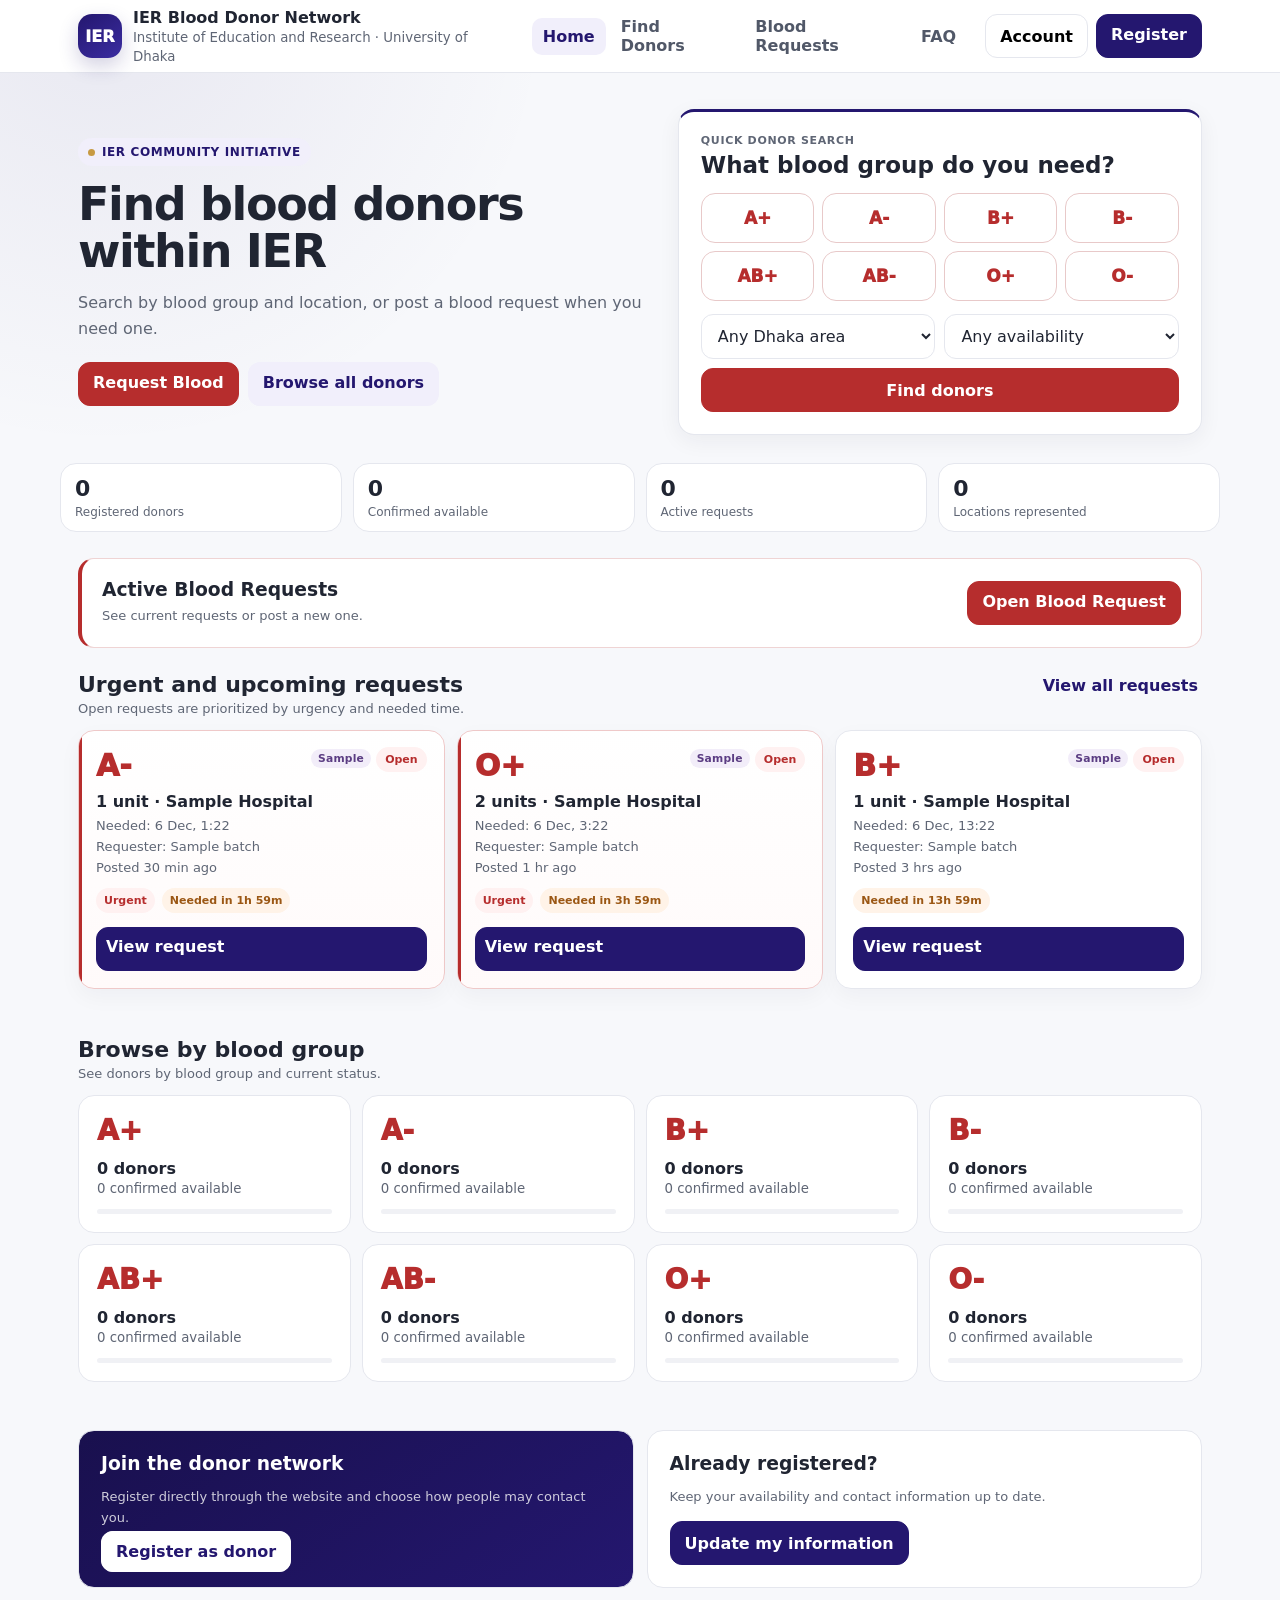
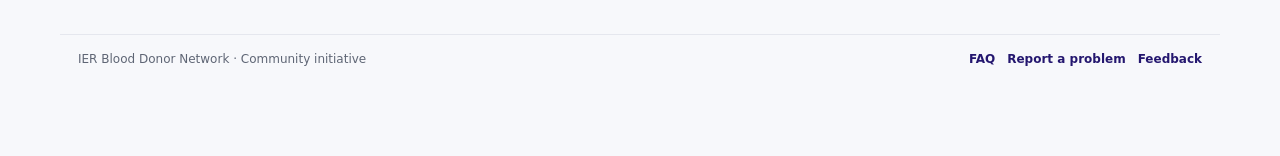
==== commit 07e5c0e7: "Apply v30 UI polish" ====
--- a/index.html
+++ b/index.html
@@ -1,7 +1,7 @@
 <!doctype html><html lang="en"><head>
 <meta charset="utf-8">
 <meta name="viewport" content="width=device-width,initial-scale=1">
-<link rel="stylesheet" href="css/style.css?v=29">
+<link rel="stylesheet" href="css/style.css?v=30">
 <title>IER Blood Donor Network</title></head><body>
 
 <header class="site-header">
--- a/css/style.css
+++ b/css/style.css
@@ -596,3 +596,89 @@
   .nav .brand-copy b{font-size:14px}
   body{padding-bottom:80px}
 }
+
+
+/* ===== v30: restrained visual polish and low-motion interaction ===== */
+:root{
+  --muted:#5f6675;
+  --r-card:16px;
+  --r-ctl:12px;
+  --shadow:0 6px 22px rgba(28,34,48,.06);
+}
+.hero-panel,.directory,.request-board,.request-card,.donor-card,.group-card,
+.stat,.cta,.request-callout,.form-section,.privacy-card{border-radius:var(--r-card)}
+.field,.btn{border-radius:var(--r-ctl)}
+
+/* Remove permanent blur layers and unnecessary looping animation. */
+.site-header,.mobile-dock{-webkit-backdrop-filter:none;backdrop-filter:none}
+.site-header{background:#fff}
+.mobile-dock{background:#fff}
+.request-card.urgent:before{animation:none;opacity:1}
+
+/* Never require an animation for mobile content to appear. */
+.reveal{transition:opacity .25s ease,transform .25s ease;transform:translateY(6px)}
+@media(max-width:650px){.reveal{opacity:1;transform:none;transition:none}}
+
+/* Scroll and touch handling. Preserve existing modal sizing on mobile. */
+.modal,.modal-card{overscroll-behavior:contain}
+.modal-card{-webkit-overflow-scrolling:touch}
+html{scroll-padding-top:80px}
+a,.btn,.blood-btn,.group-card{touch-action:manipulation}
+
+/* Homepage hierarchy and typography. */
+.hero-panel{box-shadow:var(--shadow);border-top:3px solid var(--du)}
+.stat{padding:12px 14px;box-shadow:none}
+.stat strong{font-size:22px;line-height:1.15}
+.request-callout{background:#fff;border-left:4px solid var(--red);box-shadow:none}
+@media(min-width:651px){
+  .hero{padding:36px 0 16px}
+  section{padding:24px 0}
+  .hero h1{font-size:clamp(34px,4.2vw,46px);letter-spacing:-.03em}
+  .page-intro h1{font-size:clamp(28px,3.4vw,38px)}
+  .section-head h2{font-size:22px}
+  .hero p,.page-intro p{font-size:16px;line-height:1.6}
+}
+
+/* Search selection must remain visually distinct from hover. */
+.blood-btn{background:#fff;border-color:#e8c9c9;min-height:48px;font-size:17px}
+.blood-btn.active,.blood-btn.active:hover{background:var(--red);border-color:var(--red);color:#fff;transform:none}
+.donor-card{padding:14px;align-items:start;transition:border-color .15s,box-shadow .15s}
+.donor-name{font-size:15px;line-height:1.3;overflow-wrap:anywhere}
+.donor-card .sub{font-size:12.5px;margin-top:2px}
+.chips{gap:6px;margin-top:8px}
+.chip{padding:4px 8px}
+
+/* Registration legibility and consistent desktop controls. */
+.form-group label{font-size:13px;color:#3d4454;margin-bottom:6px}
+.field::placeholder{color:#737b88}
+.field-help{font-size:12px}
+.registration-form{gap:12px}
+.form-section{box-shadow:none}
+.form-section-head{margin-bottom:6px}
+.form-section-head h2{font-size:17px}
+.consent-row{font-size:13px;line-height:1.55}
+.register-submit{width:100%;min-height:48px}
+.btn{min-height:44px}
+.field{min-height:44px}
+.link-btn{min-height:44px}
+
+/* Pointer hover should not be interpreted as a selected state on touch. */
+@media(hover:hover) and (pointer:fine){
+  .blood-btn:not(.active):hover{background:var(--red-soft);color:var(--red);transform:none}
+  .donor-card:hover{border-color:#cfc9ea;box-shadow:var(--shadow)}
+  .btn:hover{transform:none;box-shadow:none;filter:brightness(.97)}
+  .btn.primary:hover,.btn.red:hover{filter:brightness(1.06)}
+}
+@media(hover:none){
+  .btn:hover,.group-card:hover,.blood-btn:hover{transform:none;box-shadow:none}
+  .blood-btn:not(.active):hover{background:#fff;border-color:#e8c9c9;color:var(--red)}
+}
+.btn:active,.blood-btn:active{transform:scale(.98);transition-duration:.05s}
+@media(max-width:650px){
+  /* Preserve the 56px mobile header and five-button dock dimensions. */
+  .nav-actions .btn{min-height:40px}
+  .mobile-dock .dock-grid>a,.mobile-dock .dock-grid>button{min-height:52px}
+  .form-section{padding:14px}
+  .blood-btn{font-size:16px}
+}
+@media(prefers-reduced-motion:reduce){.btn:active,.blood-btn:active{transform:none}}
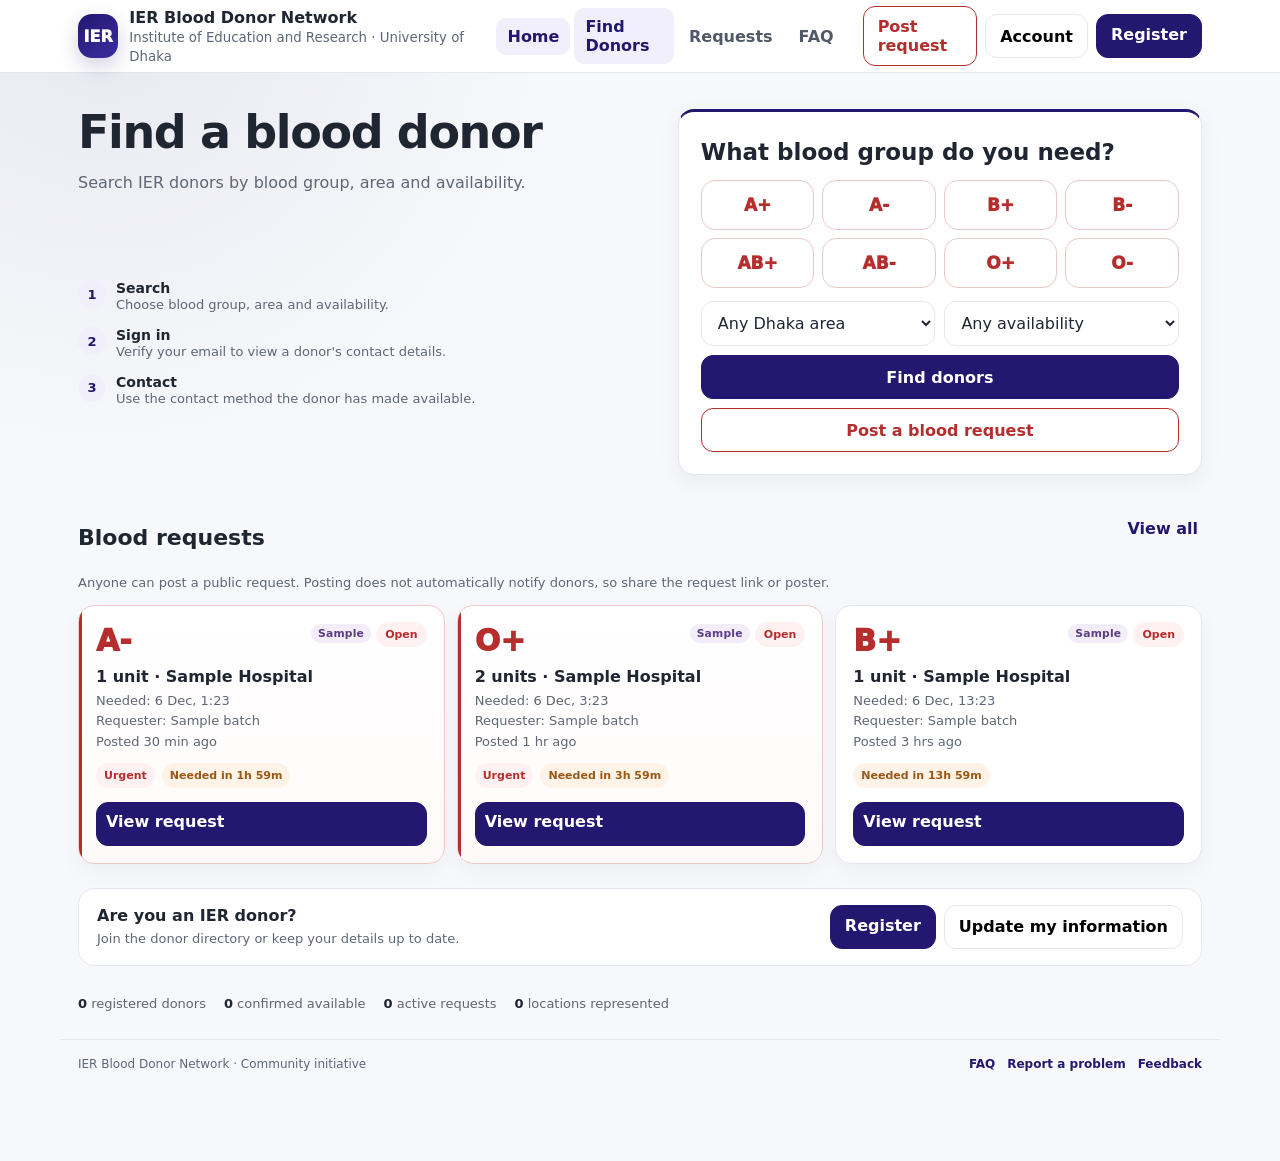
==== commit 9cc0db04: "v33: Find-first homepage and navigation redesign" ====
--- a/index.html
+++ b/index.html
@@ -1,19 +1,15 @@
 <!doctype html><html lang="en"><head>
 <meta charset="utf-8">
 <meta name="viewport" content="width=device-width,initial-scale=1">
-<link rel="stylesheet" href="css/style.css?v=30">
+<link rel="stylesheet" href="css/style.css?v=33">
 <title>IER Blood Donor Network</title></head><body>
 
 <header class="site-header">
   <div class="wrap nav">
     <a class="brand" href="index.html"><div class="logo">IER</div><div class="brand-copy"><b>IER Blood Donor Network</b><small>Institute of Education and Research · University of Dhaka</small></div></a>
-    <div class="nav-links">
-      <a class="active" href="index.html">Home</a>
-      <a class="" href="donors.html">Find Donors</a>
-      <a class="" href="requests.html">Blood Requests</a>
-      <a class="" href="faq.html">FAQ</a>
-    </div>
+    <div class="nav-links"><a class="active" href="index.html">Home</a><a class="nav-find" href="donors.html">Find Donors</a><a class="" href="requests.html">Requests</a><a class="" href="faq.html">FAQ</a></div>
     <div class="nav-actions">
+      <a class="btn post-nav" href="requests.html#open">Post request</a>
       <button class="btn account-button" type="button" onclick="IER.openAccountPanel()">Account</button>
       <a class="btn primary register-nav" href="register.html">Register</a>
     </div>
@@ -22,48 +18,41 @@
 
 <main>
   <div class="hero"><div class="wrap hero-grid">
-    <div class="reveal">
-      <span class="eyebrow">IER community initiative</span>
-      <h1>Find blood donors within IER</h1>
-      <p>Search by blood group and location, or post a blood request when you need one.</p>
-      <div class="hero-actions"><a class="btn red" href="requests.html#open">Request Blood</a><a class="btn soft" href="donors.html">Browse all donors</a></div>
-    </div>
+    <div class="hero-copy reveal"><h1>Find a blood donor</h1><p>Search IER donors by blood group, area and availability.</p></div>
     <div class="hero-panel reveal">
-      <div class="small-label">Quick donor search</div><h2>What blood group do you need?</h2>
+      <h2>What blood group do you need?</h2>
       <div class="blood-selector" id="homeBlood"></div>
       <div class="fields">
-        <select class="field" id="homeArea"></select>
-        <select class="field" id="homeAvail"><option value="">Any availability</option><option>Available</option><option>Emergency only</option></select>
-        <button class="btn red wide" id="homeSearch">Find donors</button>
+        <select class="field" id="homeArea" aria-label="Area"></select>
+        <select class="field" id="homeAvail" aria-label="Availability"><option value="">Any availability</option><option>Available</option><option>Emergency only</option></select>
+        <button class="btn primary wide" id="homeSearch">Find donors</button>
+        <a class="btn outline-red wide" href="requests.html#open">Post a blood request</a>
       </div>
     </div>
+    <ol class="how-steps reveal">
+      <li><div><b>Search</b><span>Choose blood group, area and availability.</span></div></li>
+      <li><div><b>Sign in</b><span>Verify your email to view a donor's contact details.</span></div></li>
+      <li><div><b>Contact</b><span>Use the contact method the donor has made available.</span></div></li>
+    </ol>
   </div></div>
 
-  <div class="wrap stats reveal">
-    <div class="stat"><strong id="hTotal">0</strong><span>Registered donors</span></div>
-    <div class="stat"><strong id="hAvailable">0</strong><span>Confirmed available</span></div>
-    <div class="stat"><strong id="hRequests">0</strong><span>Active requests</span></div>
-    <div class="stat"><strong id="hAreas">0</strong><span>Locations represented</span></div>
-  </div>
-
   <section><div class="wrap reveal">
-    <div class="request-callout"><div><h3>Active Blood Requests</h3><p>See current requests or post a new one.</p></div><a class="btn red" href="requests.html#open">Open Blood Request</a></div>
+    <div class="section-head"><h2>Blood requests</h2><a class="link-btn" href="requests.html">View all</a></div>
+    <p class="request-note">Anyone can post a public request. Posting does not automatically notify donors, so share the request link or poster.</p>
+    <div class="request-grid" id="homeRequests"></div>
   </div></section>
 
   <section style="padding-top:0"><div class="wrap reveal">
-    <div class="section-head"><div><h2>Urgent and upcoming requests</h2><p>Open requests are prioritized by urgency and needed time.</p></div><a class="link-btn" href="requests.html">View all requests</a></div>
-    <div class="request-grid" id="homeRequests"></div>
+    <div class="donor-strip"><div><h3>Are you an IER donor?</h3><p>Join the donor directory or keep your details up to date.</p></div>
+      <div class="strip-actions"><a class="btn primary" href="register.html">Register</a><button class="btn" onclick="IER.openLogin()">Update my information</button></div></div>
   </div></section>
 
-  <section><div class="wrap reveal">
-    <div class="section-head"><div><h2>Browse by blood group</h2><p>See donors by blood group and current status.</p></div></div>
-    <div class="groups" id="homeGroups"></div>
-  </div></section>
-
-  <section><div class="wrap cta-grid reveal">
-    <div class="cta dark"><h3>Join the donor network</h3><p>Register directly through the website and choose how people may contact you.</p><a class="btn" href="register.html">Register as donor</a></div>
-    <div class="cta"><h3>Already registered?</h3><p>Keep your availability and contact information up to date.</p><button class="btn primary" onclick="IER.openLogin()">Update my information</button></div>
-  </div></section>
+  <div class="wrap net-line reveal" aria-label="Network summary">
+    <span><strong id="hTotal">0</strong> registered donors</span>
+    <span><strong id="hAvailable">0</strong> confirmed available</span>
+    <span><strong id="hRequests">0</strong> active requests</span>
+    <span><strong id="hAreas">0</strong> locations represented</span>
+  </div>
 </main>
 
 <footer>
@@ -78,9 +67,9 @@
 </footer>
 <div class="mobile-dock" aria-label="Mobile navigation"><nav class="dock-grid" aria-label="Main navigation">
   <a href="index.html" aria-current="page"><svg viewBox="0 0 24 24" width="22" height="22" fill="none" stroke="currentColor" stroke-width="2" stroke-linecap="round" stroke-linejoin="round" aria-hidden="true" focusable="false"><path d="m3 10 9-7 9 7v10h-6v-6H9v6H3z"/></svg><span>Home</span></a>
-  <a href="donors.html"><svg viewBox="0 0 24 24" width="22" height="22" fill="none" stroke="currentColor" stroke-width="2" stroke-linecap="round" stroke-linejoin="round" aria-hidden="true" focusable="false"><path d="M12 3s-7 8-7 12a7 7 0 0 0 14 0c0-4-7-12-7-12Z"/></svg><span>Donors</span></a>
-  <a class="dock-request" href="requests.html#open"><svg viewBox="0 0 24 24" width="22" height="22" fill="none" stroke="currentColor" stroke-width="2" stroke-linecap="round" stroke-linejoin="round" aria-hidden="true" focusable="false"><path d="M12 5v14M5 12h14"/></svg><span>Request blood</span></a>
   <a href="requests.html"><svg viewBox="0 0 24 24" width="22" height="22" fill="none" stroke="currentColor" stroke-width="2" stroke-linecap="round" stroke-linejoin="round" aria-hidden="true" focusable="false"><rect x="5" y="3" width="14" height="18" rx="2"/><path d="M8 9h8M8 13h8M8 17h5"/></svg><span>Requests</span></a>
+  <a class="dock-find" href="donors.html"><svg viewBox="0 0 24 24" width="22" height="22" fill="none" stroke="currentColor" stroke-width="2" stroke-linecap="round" stroke-linejoin="round" aria-hidden="true" focusable="false"><circle cx="11" cy="11" r="7"/><path d="m20 20-3.5-3.5"/></svg><span>Find donors</span></a>
+  <a class="dock-post" href="requests.html#open"><svg viewBox="0 0 24 24" width="22" height="22" fill="none" stroke="currentColor" stroke-width="2" stroke-linecap="round" stroke-linejoin="round" aria-hidden="true" focusable="false"><path d="M12 5v14M5 12h14"/></svg><span>Post request</span></a>
   <button type="button" class="dock-account" onclick="IER.openAccountPanel()"><svg viewBox="0 0 24 24" width="22" height="22" fill="none" stroke="currentColor" stroke-width="2" stroke-linecap="round" stroke-linejoin="round" aria-hidden="true" focusable="false"><circle cx="12" cy="8" r="4"/><path d="M4 21c0-5 3.5-8 8-8s8 3 8 8"/></svg><span>Account</span></button>
 </nav></div>
 <div class="toast" id="globalToast"></div>
--- a/css/style.css
+++ b/css/style.css
@@ -682,3 +682,75 @@
   .blood-btn{font-size:16px}
 }
 @media(prefers-reduced-motion:reduce){.btn:active,.blood-btn:active{transform:none}}
+
+/* v31: show member sign-in errors instead of silently hiding them. */
+#memberAuthError:not(:empty){display:block}
+
+/* v32: keep the sign-in challenge compact and visible when enabled. */
+#memberSigninTurnstile:not(.hidden){margin:10px 0}
+
+/* ===== v33 find-first redesign. Final overrides; keep at end of file. ===== */
+/* Navigation: Find donors is the single filled item; Post request is a normal item with a red icon. */
+.mobile-dock .dock-grid .dock-find,.mobile-dock .dock-grid .dock-find[aria-current="page"]{background:var(--du);color:#fff}
+.mobile-dock .dock-grid .dock-find svg{width:24px;height:24px;max-width:24px;max-height:24px;stroke-width:2.2}
+.mobile-dock .dock-grid .dock-post svg{stroke:var(--red)}
+.nav-links a.nav-find{color:var(--du);background:var(--du-soft)}
+.post-nav{background:#fff;border-color:var(--red);color:var(--red)}
+.post-nav:hover{background:var(--red-soft)}
+@media(max-width:820px){.post-nav{display:none}}
+
+/* Buttons */
+.btn.outline-red{background:#fff;border-color:var(--red);color:var(--red)}
+.btn.outline-red:hover{background:var(--red-soft)}
+.fields a.btn{display:flex;align-items:center;justify-content:center;text-align:center}
+
+/* Homepage hero: copy + search card + how-it-works steps */
+.hero-grid{grid-template-areas:"copy panel" "steps panel";align-items:start;row-gap:18px}
+.hero-copy{grid-area:copy}.hero-panel{grid-area:panel}.how-steps{grid-area:steps}
+.hero>.wrap>.hero-copy>p{display:block;margin:0}
+.hero-copy h1{margin-top:0}
+.how-steps{list-style:none;margin:0;padding:0;display:grid;gap:12px;counter-reset:step}
+.how-steps li{display:grid;grid-template-columns:28px 1fr;gap:10px;align-items:start;counter-increment:step}
+.how-steps li:before{content:counter(step);width:28px;height:28px;border-radius:50%;background:var(--du-soft);color:var(--du);font-weight:900;font-size:13px;display:grid;place-items:center}
+.how-steps b{display:block;font-size:14px}
+.how-steps span{display:block;color:var(--muted);font-size:13px;line-height:1.45}
+@media(max-width:960px){.hero-grid{grid-template-columns:1fr;grid-template-areas:"copy" "panel" "steps"}}
+@media(min-width:651px){
+  .hero{padding:36px 0 16px}
+  section{padding:24px 0}
+  .hero h1{font-size:clamp(34px,4.2vw,46px);letter-spacing:-.03em}
+  .page-intro h1{font-size:clamp(28px,3.4vw,38px)}
+  .section-head h2{font-size:22px}
+}
+@media(max-width:650px){
+  .hero>.wrap>.hero-copy>p{font-size:15px;line-height:1.45}
+  .hero h1{margin-bottom:6px}
+  .how-steps{gap:10px;padding:2px 2px 8px}
+}
+
+/* Requests, donor strip, network summary */
+.request-note{margin:0 0 12px;color:var(--muted);font-size:13px;line-height:1.5}
+.section-head{align-items:center}
+.donor-strip{display:flex;align-items:center;justify-content:space-between;gap:16px;background:#fff;border:1px solid var(--line);border-radius:16px;padding:16px 18px}
+.donor-strip h3{margin:0 0 4px;font-size:16px}
+.donor-strip p{margin:0;color:var(--muted);font-size:13px;line-height:1.5}
+.strip-actions{display:flex;gap:8px;flex-wrap:wrap}
+@media(max-width:650px){.donor-strip{flex-direction:column;align-items:stretch}.strip-actions .btn{flex:1}}
+.net-line{display:flex;flex-wrap:wrap;gap:4px 18px;color:var(--muted);font-size:13px;padding-top:6px;padding-bottom:6px}
+.net-line strong{color:var(--ink);font-size:inherit}
+
+/* Donor directory: primary filters visible, secondary behind "More filters" */
+.more-filters{margin-top:4px}
+.more-filters>summary{display:flex;align-items:center;min-height:44px;padding:0 2px;cursor:pointer;color:var(--du);font-weight:850;list-style:none}
+.more-filters>summary::-webkit-details-marker{display:none}
+.more-filters>summary:after{content:"+";margin-left:8px;font-weight:900}
+.more-filters[open]>summary:after{content:"\2013"}
+.more-filters .filters.secondary{margin-top:0}
+@media(min-width:651px){.more-filters .filters.secondary{grid-template-columns:repeat(3,1fr)}}
+.share-summary{justify-content:space-between}
+.share-summary .link-btn{min-height:36px}
+
+/* Published request: public sharing and private management are visually separate */
+.private-box{margin-top:14px;padding:14px;border:1px solid #efd9b7;background:#fff9ec;border-radius:14px}
+.private-box h3{margin:0 0 4px;font-size:15px;color:#805617}
+.private-box p{margin:0 0 10px;color:#805617;font-size:12px;line-height:1.5}
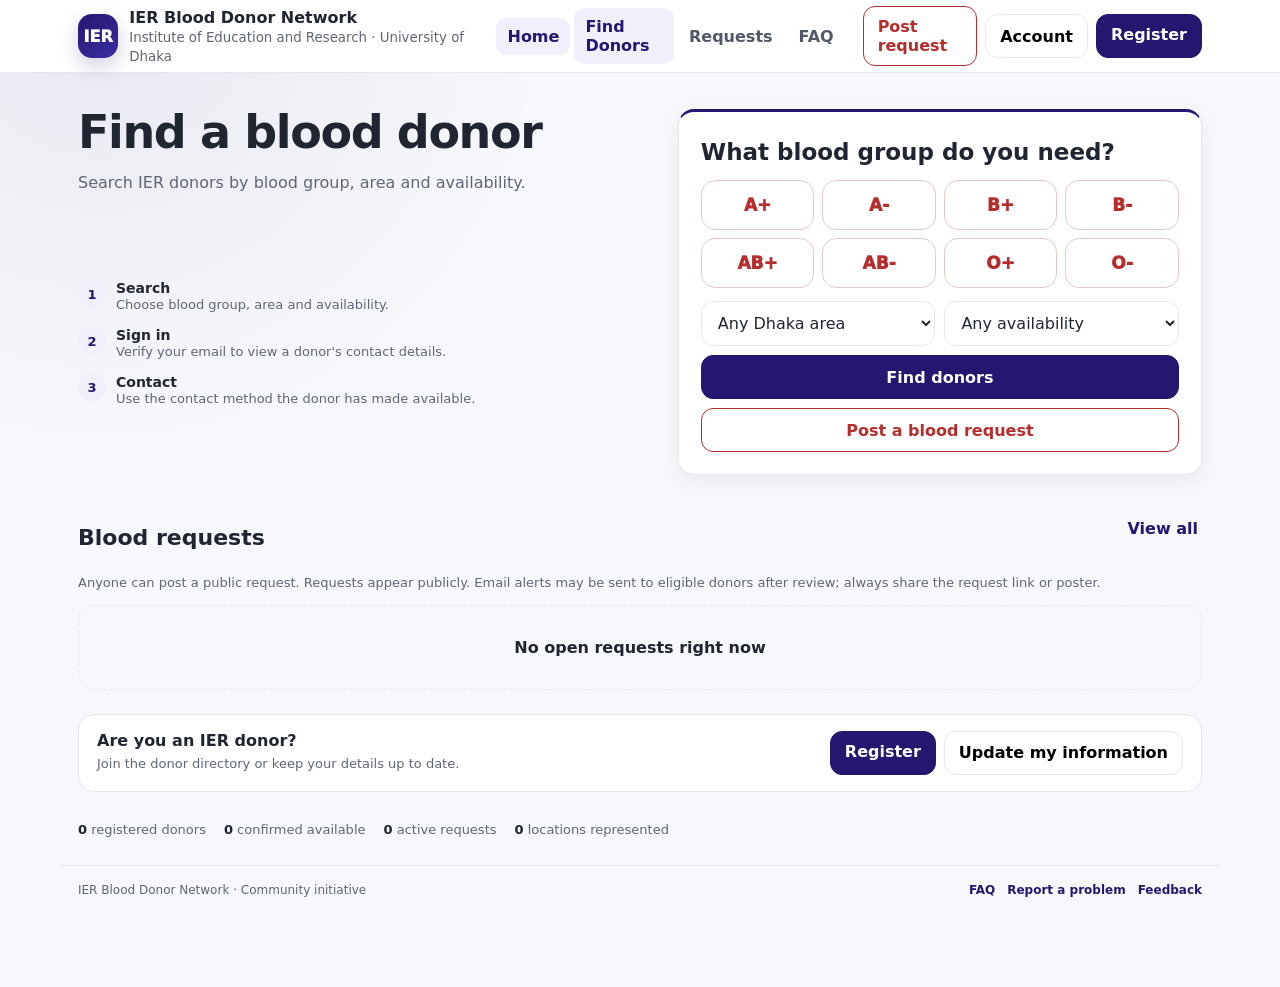
==== commit 47bd1b0d: "v34.1 - Notification Pilot Release" ====
--- a/index.html
+++ b/index.html
@@ -38,7 +38,7 @@
 
   <section><div class="wrap reveal">
     <div class="section-head"><h2>Blood requests</h2><a class="link-btn" href="requests.html">View all</a></div>
-    <p class="request-note">Anyone can post a public request. Posting does not automatically notify donors, so share the request link or poster.</p>
+    <p class="request-note">Anyone can post a public request. Requests appear publicly. Email alerts may be sent to eligible donors after review; always share the request link or poster.</p>
     <div class="request-grid" id="homeRequests"></div>
   </div></section>
 
